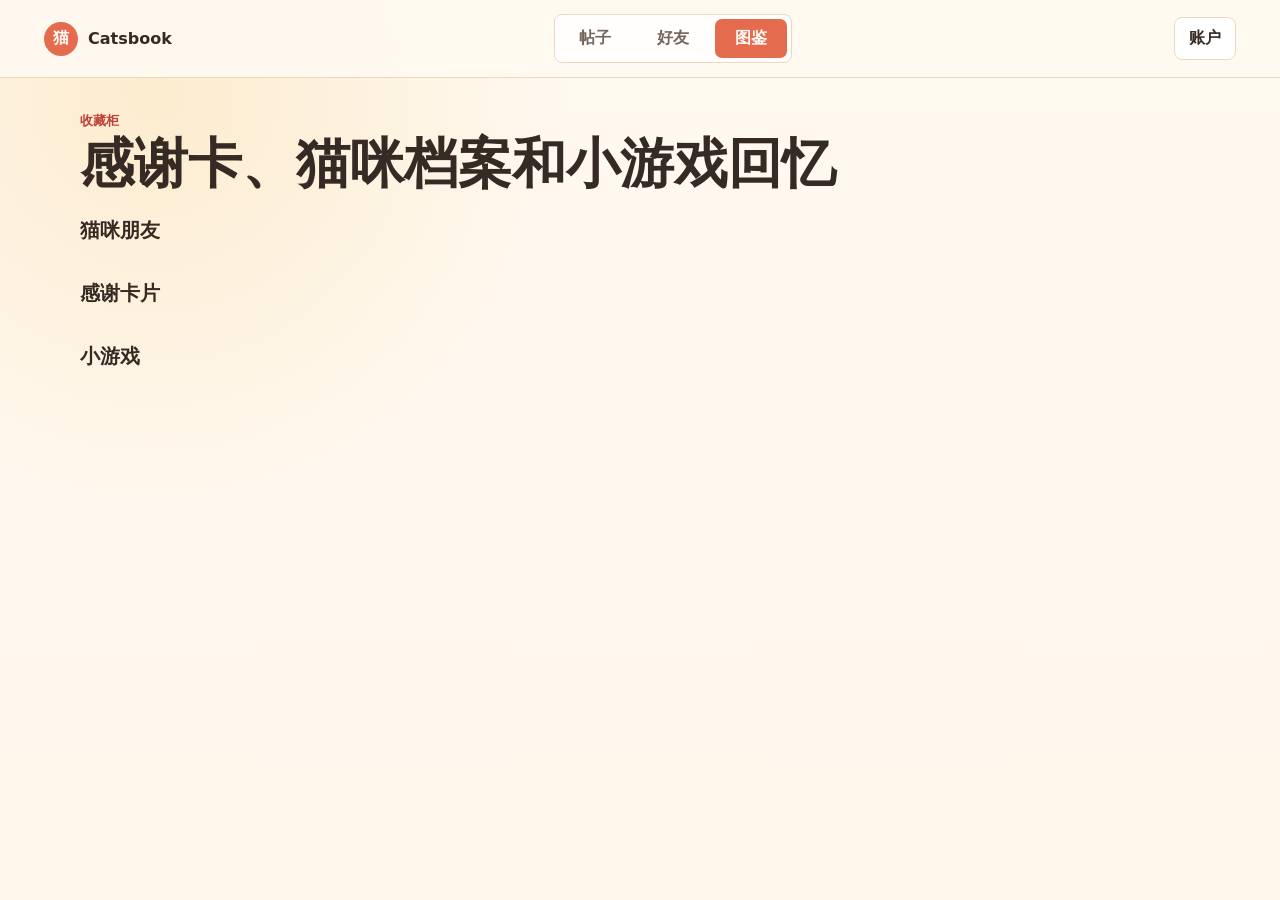
==== public/collections.html @ 48b712be "Catsbook MVP Version" ====
<!doctype html>
<html lang="zh-CN">
  <head>
    <meta charset="utf-8" />
    <meta name="viewport" content="width=device-width, initial-scale=1" />
    <title>Catsbook | 图鉴</title>
    <link rel="stylesheet" href="./styles/main.css" />
  </head>
  <body>
    <header class="topbar">
      <a class="brand-mini" href="./feed.html"><span>猫</span>Catsbook</a>
      <nav class="tabs" aria-label="主导航">
        <a href="./feed.html">帖子</a>
        <a href="./cat.html">好友</a>
        <a class="active" href="./collections.html">图鉴</a>
      </nav>
      <a class="icon-text-btn" href="./account.html">账户</a>
    </header>
    <main class="page-shell">
      <section class="page-heading">
        <p class="eyebrow">收藏柜</p>
        <h1>感谢卡、猫咪档案和小游戏回忆</h1>
      </section>
      <div id="collection-status"></div>
      <section class="collection-section">
        <h2>猫咪朋友</h2>
        <div id="friend-collection" class="collection-grid"></div>
      </section>
      <section class="collection-section">
        <h2>感谢卡片</h2>
        <div id="card-collection" class="collection-grid"></div>
      </section>
      <section class="collection-section">
        <h2>小游戏</h2>
        <div id="game-collection" class="collection-grid"></div>
      </section>
    </main>
    <script type="module" src="./scripts/collections.js"></script>
  </body>
</html>
---- public/styles/main.css ----
:root {
  --bg: #fff7ec;
  --surface: #fffdf8;
  --surface-strong: #fff3dd;
  --ink: #362b24;
  --muted: #74665c;
  --line: #ecd8bd;
  --accent: #e56b4f;
  --accent-strong: #bf3f35;
  --mint: #4da684;
  --blue: #5578a8;
  --yellow: #f3bd58;
  --shadow: 0 16px 36px rgba(92, 62, 32, 0.12);
  font-family: Inter, "PingFang SC", "Microsoft YaHei", system-ui, sans-serif;
}

* {
  box-sizing: border-box;
}

body {
  margin: 0;
  min-height: 100vh;
  color: var(--ink);
  background:
    radial-gradient(circle at 12% 10%, rgba(243, 189, 88, 0.22), transparent 26rem),
    linear-gradient(180deg, #fff9f0 0%, var(--bg) 100%);
}

a {
  color: inherit;
  text-decoration: none;
}

button,
input {
  font: inherit;
}

button {
  cursor: pointer;
}

.auth-page {
  display: grid;
  place-items: center;
  padding: 32px 16px;
}

.auth-shell {
  width: min(920px, 100%);
  min-height: min(680px, calc(100vh - 64px));
  display: grid;
  align-items: center;
}

.auth-panel,
.side-panel,
.post-card,
.cat-card,
.quest-card,
.collection-card,
.account-card,
.game-card,
.state-card {
  background: rgba(255, 253, 248, 0.94);
  border: 1px solid var(--line);
  border-radius: 8px;
  box-shadow: var(--shadow);
}

.auth-panel {
  max-width: 480px;
  padding: 32px;
}

.brand-lockup,
.brand-mini,
.post-author,
.button-row,
.stat-row,
.tabs,
.topbar {
  display: flex;
  align-items: center;
}

.brand-mark,
.brand-mini span,
.avatar {
  display: grid;
  place-items: center;
  flex: 0 0 auto;
  border-radius: 50%;
  background: var(--accent);
  color: #fffdf8;
  font-weight: 800;
}

.brand-mark {
  width: 64px;
  height: 64px;
  margin-right: 16px;
  font-size: 30px;
}

.brand-mini {
  gap: 10px;
  font-weight: 800;
}

.brand-mini span {
  width: 34px;
  height: 34px;
}

.eyebrow {
  margin: 0 0 6px;
  color: var(--accent-strong);
  font-size: 13px;
  font-weight: 800;
  letter-spacing: 0;
}

h1,
h2,
h3,
p {
  overflow-wrap: anywhere;
}

h1 {
  margin: 0;
  font-size: clamp(32px, 5vw, 54px);
  line-height: 1.05;
}

h2 {
  margin: 0 0 12px;
  font-size: 20px;
}

h3 {
  margin: 0;
  font-size: 18px;
}

.auth-copy,
.side-panel p,
.muted {
  color: var(--muted);
  line-height: 1.7;
}

.form-stack {
  display: grid;
  gap: 16px;
  margin-top: 24px;
}

label {
  display: grid;
  gap: 8px;
  color: var(--muted);
  font-weight: 700;
}

input {
  width: 100%;
  padding: 12px 14px;
  border: 1px solid var(--line);
  border-radius: 8px;
  background: #fff;
  color: var(--ink);
}

.button-row {
  gap: 10px;
  flex-wrap: wrap;
}

.primary-btn,
.ghost-btn,
.icon-text-btn,
.primary-link,
.chip-btn {
  min-height: 40px;
  border: 1px solid transparent;
  border-radius: 8px;
  padding: 10px 14px;
  font-weight: 800;
}

.primary-btn,
.primary-link {
  display: inline-flex;
  align-items: center;
  justify-content: center;
  background: var(--accent);
  color: #fffdf8;
}

.ghost-btn,
.icon-text-btn,
.chip-btn {
  background: #fff;
  border-color: var(--line);
  color: var(--ink);
}

.chip-btn.active,
.chip-btn:hover,
.ghost-btn:hover {
  background: var(--surface-strong);
}

.chip-btn:disabled {
  cursor: not-allowed;
  opacity: 0.48;
}

.inventory-panel {
  display: grid;
  grid-template-columns: repeat(3, minmax(0, 1fr));
  gap: 12px;
  margin-bottom: 18px;
}

.inventory-item {
  display: flex;
  align-items: center;
  justify-content: space-between;
  min-height: 54px;
  padding: 12px 14px;
  border: 1px solid var(--line);
  border-radius: 8px;
  background: rgba(255, 253, 248, 0.94);
  box-shadow: var(--shadow);
}

.inventory-item span {
  color: var(--muted);
  font-weight: 800;
}

.inventory-item strong {
  color: var(--accent-strong);
  font-size: 22px;
}

.icon-text-btn.active {
  background: var(--surface-strong);
  border-color: var(--accent);
}

.heart-btn {
  width: 42px;
  height: 42px;
  display: inline-grid;
  place-items: center;
  border: 1px solid var(--line);
  border-radius: 50%;
  background: #fff;
  color: var(--accent);
  font-size: 26px;
  font-weight: 900;
  line-height: 1;
}

.heart-btn:hover {
  background: var(--surface-strong);
}

.heart-btn.liked {
  border-color: rgba(229, 107, 79, 0.28);
  background: rgba(229, 107, 79, 0.1);
  color: #d92d20;
}

.topbar {
  position: sticky;
  top: 0;
  z-index: 10;
  justify-content: space-between;
  gap: 16px;
  padding: 14px min(5vw, 44px);
  background: rgba(255, 249, 240, 0.92);
  border-bottom: 1px solid var(--line);
  backdrop-filter: blur(12px);
}

.tabs {
  gap: 6px;
  padding: 4px;
  background: rgba(255, 255, 255, 0.78);
  border: 1px solid var(--line);
  border-radius: 8px;
}

.tabs a {
  min-width: 72px;
  padding: 9px 12px;
  border-radius: 7px;
  color: var(--muted);
  font-weight: 800;
  text-align: center;
}

.tabs a.active {
  background: var(--accent);
  color: #fffdf8;
}

.page-shell {
  width: min(1120px, calc(100% - 32px));
  margin: 0 auto;
  padding: 34px 0 56px;
}

.page-heading {
  margin-bottom: 24px;
}

.page-heading h1 {
  max-width: 760px;
}

.layout-grid {
  display: grid;
  grid-template-columns: 280px minmax(0, 1fr);
  gap: 20px;
  align-items: start;
}

.side-panel {
  position: sticky;
  top: 92px;
  padding: 18px;
}

.post-list,
.quest-list,
.cat-grid,
.collection-grid {
  display: grid;
  gap: 16px;
}

.cat-grid {
  grid-template-columns: repeat(auto-fit, minmax(260px, 1fr));
}

.collection-grid {
  grid-template-columns: repeat(auto-fill, minmax(220px, 1fr));
}

.post-card,
.cat-card,
.quest-card,
.collection-card {
  padding: 18px;
}

.post-author {
  gap: 12px;
  margin-bottom: 14px;
}

.avatar {
  width: 46px;
  height: 46px;
  background: var(--blue);
  overflow: hidden;
}

.avatar img {
  width: 100%;
  height: 100%;
  display: block;
  object-fit: cover;
}

.small-avatar {
  width: 56px;
  height: 56px;
  font-size: 20px;
}

.handle {
  color: var(--muted);
  font-size: 14px;
}

.post-body {
  line-height: 1.75;
  margin: 12px 0;
}

.post-image,
.collection-image {
  display: grid;
  place-items: center;
  min-height: 170px;
  margin: 14px 0;
  border: 1px dashed var(--line);
  border-radius: 8px;
  background:
    linear-gradient(135deg, rgba(229, 107, 79, 0.14), rgba(77, 166, 132, 0.16)),
    #fffaf1;
  color: var(--muted);
  font-weight: 800;
}

.post-image.has-image,
.collection-image.has-image {
  display: block;
  overflow: hidden;
  padding: 0;
  border-style: solid;
  background: #fffaf1;
}

.collection-image.friend-image {
  aspect-ratio: 1 / 1;
  min-height: 170px;
}

.post-image img,
.collection-image img {
  display: block;
  width: 100%;
  height: 100%;
  min-height: 170px;
  object-fit: cover;
}

.post-image figcaption,
.collection-image figcaption {
  padding: 9px 12px;
  color: var(--muted);
  font-size: 13px;
  font-weight: 800;
}

.stat-row {
  justify-content: space-between;
  gap: 12px;
  margin-top: 12px;
  color: var(--muted);
  font-size: 14px;
}

.badge {
  display: inline-flex;
  align-items: center;
  min-height: 28px;
  padding: 5px 10px;
  border-radius: 999px;
  background: var(--surface-strong);
  color: var(--accent-strong);
  font-weight: 800;
  font-size: 13px;
}

.meter {
  height: 10px;
  overflow: hidden;
  border-radius: 999px;
  background: #f1dec4;
}

.meter span {
  display: block;
  height: 100%;
  background: var(--mint);
}

.action-strip {
  display: flex;
  gap: 8px;
  flex-wrap: wrap;
  margin-top: 14px;
}

.message,
.state-card {
  margin-top: 14px;
  color: var(--muted);
}

.message.error {
  color: var(--accent-strong);
}

.state-card {
  padding: 18px;
  text-align: center;
}

.collection-section {
  margin-top: 24px;
}

.collection-card.locked {
  color: var(--muted);
  background: rgba(255, 253, 248, 0.62);
}

.collection-image.small {
  min-height: 120px;
  font-size: 42px;
}

.game-shell {
  width: min(840px, calc(100% - 32px));
}

.account-shell {
  width: min(720px, calc(100% - 32px));
}

.account-card {
  padding: 22px;
}

.game-card {
  padding: 18px;
}

.pixel-game-card {
  background: #2b2135;
  border-color: #f0c177;
  color: #fff8e8;
}

.pixel-heading h1 {
  font-family: "Courier New", monospace;
}

.game-hud {
  display: grid;
  grid-template-columns: repeat(3, 1fr);
  gap: 8px;
  margin-bottom: 12px;
  font-family: "Courier New", monospace;
  font-weight: 800;
}

.game-hud span {
  min-height: 36px;
  display: grid;
  place-items: center;
  border: 2px solid #f0c177;
  background: #433047;
  color: #fff8e8;
}

.pixel-game-card canvas {
  border: 2px solid #f0c177;
  background: #2b2135;
  image-rendering: pixelated;
}

canvas {
  width: 100%;
  height: auto;
  display: block;
  border: 1px solid var(--line);
  border-radius: 8px;
  background: #dff3f0;
}

dialog {
  width: min(520px, calc(100% - 32px));
  border: 1px solid var(--line);
  border-radius: 8px;
  padding: 0;
  box-shadow: var(--shadow);
}

dialog::backdrop {
  background: rgba(54, 43, 36, 0.28);
}

.dialog-body {
  padding: 22px;
  background: var(--surface);
}

@media (max-width: 760px) {
  .topbar {
    position: static;
    align-items: stretch;
    flex-direction: column;
  }

  .tabs {
    width: 100%;
  }

  .tabs a {
    flex: 1;
    min-width: 0;
  }

  .inventory-panel {
    grid-template-columns: 1fr;
  }

  .game-hud {
    grid-template-columns: 1fr;
  }

  .layout-grid {
    grid-template-columns: 1fr;
  }

  .side-panel {
    position: static;
  }

  .auth-panel {
    padding: 24px;
  }
}
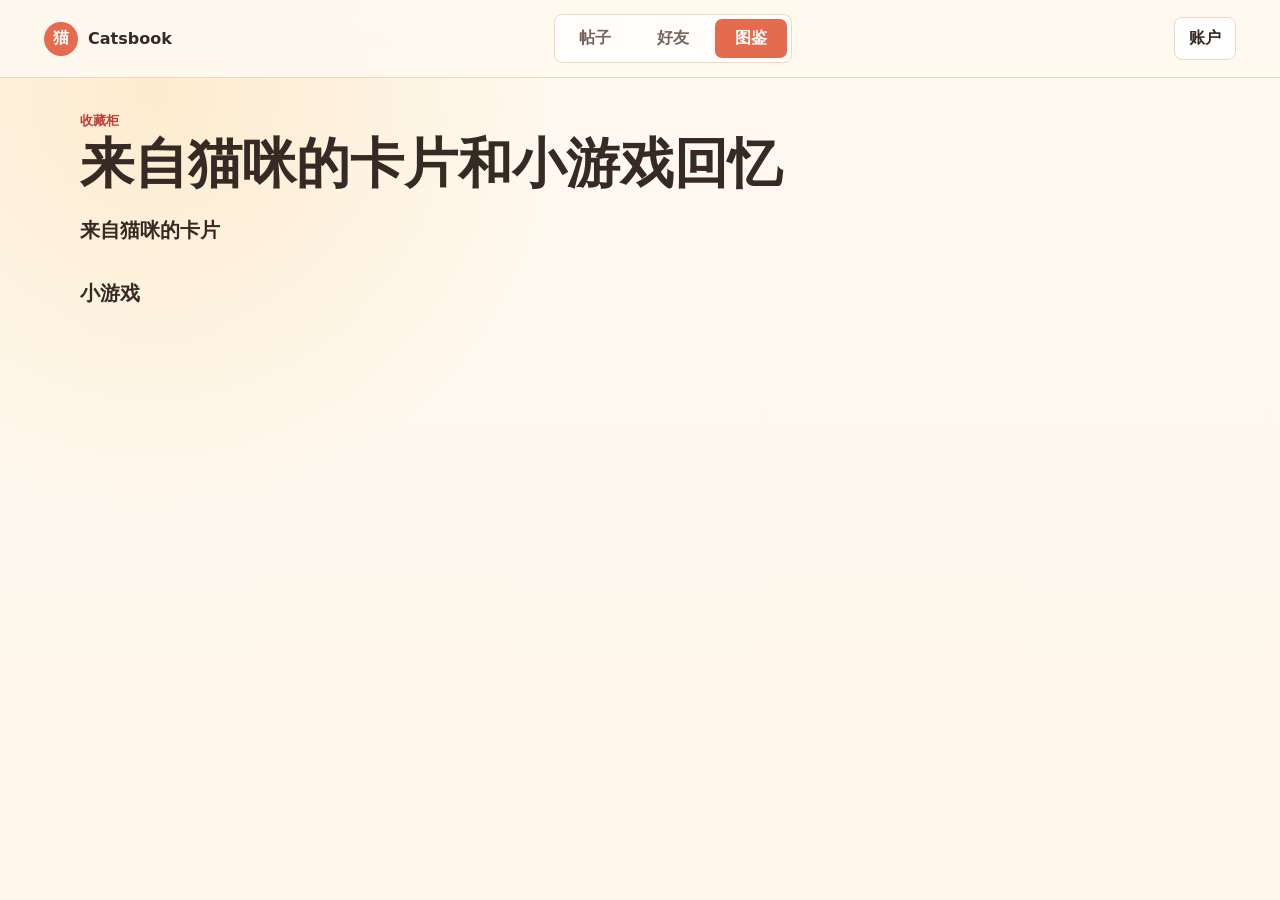
==== commit 4b24bf9d: "修改任务显示界面，新增头像查看和时间戳" ====
--- a/public/collections.html
+++ b/public/collections.html
@@ -19,15 +19,11 @@
     <main class="page-shell">
       <section class="page-heading">
         <p class="eyebrow">收藏柜</p>
-        <h1>感谢卡、猫咪档案和小游戏回忆</h1>
+        <h1>来自猫咪的卡片和小游戏回忆</h1>
       </section>
       <div id="collection-status"></div>
       <section class="collection-section">
-        <h2>猫咪朋友</h2>
-        <div id="friend-collection" class="collection-grid"></div>
-      </section>
-      <section class="collection-section">
-        <h2>感谢卡片</h2>
+        <h2>来自猫咪的卡片</h2>
         <div id="card-collection" class="collection-grid"></div>
       </section>
       <section class="collection-section">
--- a/public/styles/main.css
+++ b/public/styles/main.css
@@ -145,6 +145,11 @@
   font-size: 18px;
 }
 
+h4 {
+  margin: 0;
+  font-size: 16px;
+}
+
 .auth-copy,
 .side-panel p,
 .muted {
@@ -346,6 +351,40 @@
   gap: 16px;
 }
 
+.feed-toolbar {
+  display: flex;
+  align-items: center;
+  justify-content: flex-end;
+  gap: 10px;
+  margin-bottom: 14px;
+  color: var(--muted);
+  font-size: 14px;
+  font-weight: 800;
+}
+
+.segmented-control {
+  display: inline-flex;
+  padding: 4px;
+  border: 1px solid var(--line);
+  border-radius: 8px;
+  background: rgba(255, 255, 255, 0.78);
+}
+
+.segmented-control button {
+  min-height: 34px;
+  padding: 7px 12px;
+  border: 0;
+  border-radius: 6px;
+  background: transparent;
+  color: var(--muted);
+  font-weight: 800;
+}
+
+.segmented-control button.active {
+  background: var(--accent);
+  color: #fffdf8;
+}
+
 .cat-grid {
   grid-template-columns: repeat(auto-fit, minmax(260px, 1fr));
 }
@@ -357,13 +396,51 @@
 .post-card,
 .cat-card,
 .quest-card,
-.collection-card {
+.collection-card,
+.new-posts-notice {
   padding: 18px;
+}
+
+.new-posts-notice {
+  width: 100%;
+  border: 1px dashed rgba(229, 107, 79, 0.52);
+  border-radius: 8px;
+  background: rgba(229, 107, 79, 0.1);
+  color: var(--accent-strong);
+  font-weight: 900;
+  text-align: center;
+  box-shadow: none;
+}
+
+.new-posts-notice:hover,
+.new-posts-notice:focus-visible {
+  background: rgba(229, 107, 79, 0.16);
+}
+
+.profile-link {
+  color: inherit;
+  text-decoration: none;
+}
+
+.profile-link:hover,
+.profile-link:focus {
+  text-decoration: underline;
 }
 
 .post-author {
   gap: 12px;
   margin-bottom: 14px;
+}
+
+.post-author-with-time {
+  justify-content: space-between;
+}
+
+.post-author-main {
+  display: flex;
+  align-items: center;
+  gap: 12px;
+  min-width: 0;
 }
 
 .avatar {
@@ -380,6 +457,24 @@
   object-fit: cover;
 }
 
+.avatar-button {
+  width: 46px;
+  height: 46px;
+  display: grid;
+  place-items: center;
+  flex: 0 0 auto;
+  padding: 0;
+  border: 0;
+  border-radius: 50%;
+  background: transparent;
+}
+
+.avatar-button:hover .avatar,
+.avatar-button:focus-visible .avatar {
+  outline: 3px solid rgba(229, 107, 79, 0.28);
+  outline-offset: 2px;
+}
+
 .small-avatar {
   width: 56px;
   height: 56px;
@@ -391,9 +486,55 @@
   font-size: 14px;
 }
 
+.post-time {
+  flex: 0 0 auto;
+  color: var(--muted);
+  font-size: 13px;
+  font-weight: 800;
+  text-align: right;
+}
+
 .post-body {
   line-height: 1.75;
   margin: 12px 0;
+}
+
+.quest-preview {
+  display: flex;
+  align-items: flex-start;
+  justify-content: space-between;
+  gap: 14px;
+  margin: 14px 0;
+  padding: 12px 14px;
+  border: 1px solid var(--line);
+  border-radius: 8px;
+  background: rgba(255, 243, 221, 0.62);
+}
+
+.quest-preview > div:first-child {
+  min-width: 0;
+}
+
+.quest-preview-actions {
+  display: flex;
+  align-items: flex-end;
+  flex-direction: column;
+  gap: 8px;
+  flex: 0 0 auto;
+}
+
+.quest-preview-label {
+  display: block;
+  margin-bottom: 3px;
+  color: var(--accent-strong);
+  font-size: 12px;
+  font-weight: 900;
+}
+
+.quest-preview p {
+  margin: 5px 0 0;
+  color: var(--muted);
+  line-height: 1.6;
 }
 
 .post-image,
@@ -587,6 +728,100 @@
   background: var(--surface);
 }
 
+.avatar-preview-dialog {
+  width: min(620px, calc(100% - 32px));
+}
+
+.avatar-preview-body {
+  position: relative;
+  display: grid;
+  gap: 12px;
+  text-align: center;
+}
+
+.avatar-preview-body img {
+  width: 100%;
+  max-height: min(68vh, 620px);
+  display: block;
+  object-fit: contain;
+  border: 1px solid var(--line);
+  border-radius: 8px;
+  background: #fffaf1;
+}
+
+.avatar-preview-body h2,
+.avatar-preview-body p {
+  margin: 0;
+}
+
+.avatar-preview-body h2 + p {
+  margin-top: -6px;
+}
+
+.avatar-preview-close {
+  position: absolute;
+  top: 12px;
+  right: 12px;
+  width: 36px;
+  height: 36px;
+  display: grid;
+  place-items: center;
+  border: 1px solid var(--line);
+  border-radius: 50%;
+  background: rgba(255, 253, 248, 0.94);
+  color: var(--ink);
+  font-size: 24px;
+  line-height: 1;
+}
+
+.reward-card-dialog {
+  width: min(520px, calc(100% - 32px));
+}
+
+.reward-card-body {
+  display: grid;
+  gap: 12px;
+}
+
+.reward-card-body .eyebrow,
+.reward-card-body h2,
+.reward-card-body p {
+  margin: 0;
+}
+
+.reward-card-image {
+  display: grid;
+  place-items: center;
+  min-height: 260px;
+  overflow: hidden;
+  border: 1px solid var(--line);
+  border-radius: 8px;
+  background:
+    linear-gradient(135deg, rgba(229, 107, 79, 0.14), rgba(77, 166, 132, 0.16)),
+    #fffaf1;
+  color: var(--muted);
+  font-weight: 800;
+}
+
+.reward-card-image.has-image {
+  display: block;
+}
+
+.reward-card-image img {
+  display: block;
+  width: 100%;
+  max-height: 56vh;
+  object-fit: contain;
+  background: #fffaf1;
+}
+
+.reward-card-image figcaption {
+  padding: 9px 12px;
+  color: var(--muted);
+  font-size: 13px;
+  font-weight: 800;
+}
+
 @media (max-width: 760px) {
   .topbar {
     position: static;
@@ -622,4 +857,15 @@
   .auth-panel {
     padding: 24px;
   }
-}
+
+  .quest-preview {
+    align-items: stretch;
+    flex-direction: column;
+  }
+
+  .quest-preview-actions {
+    align-items: flex-start;
+    flex-direction: row;
+    flex-wrap: wrap;
+  }
+}
